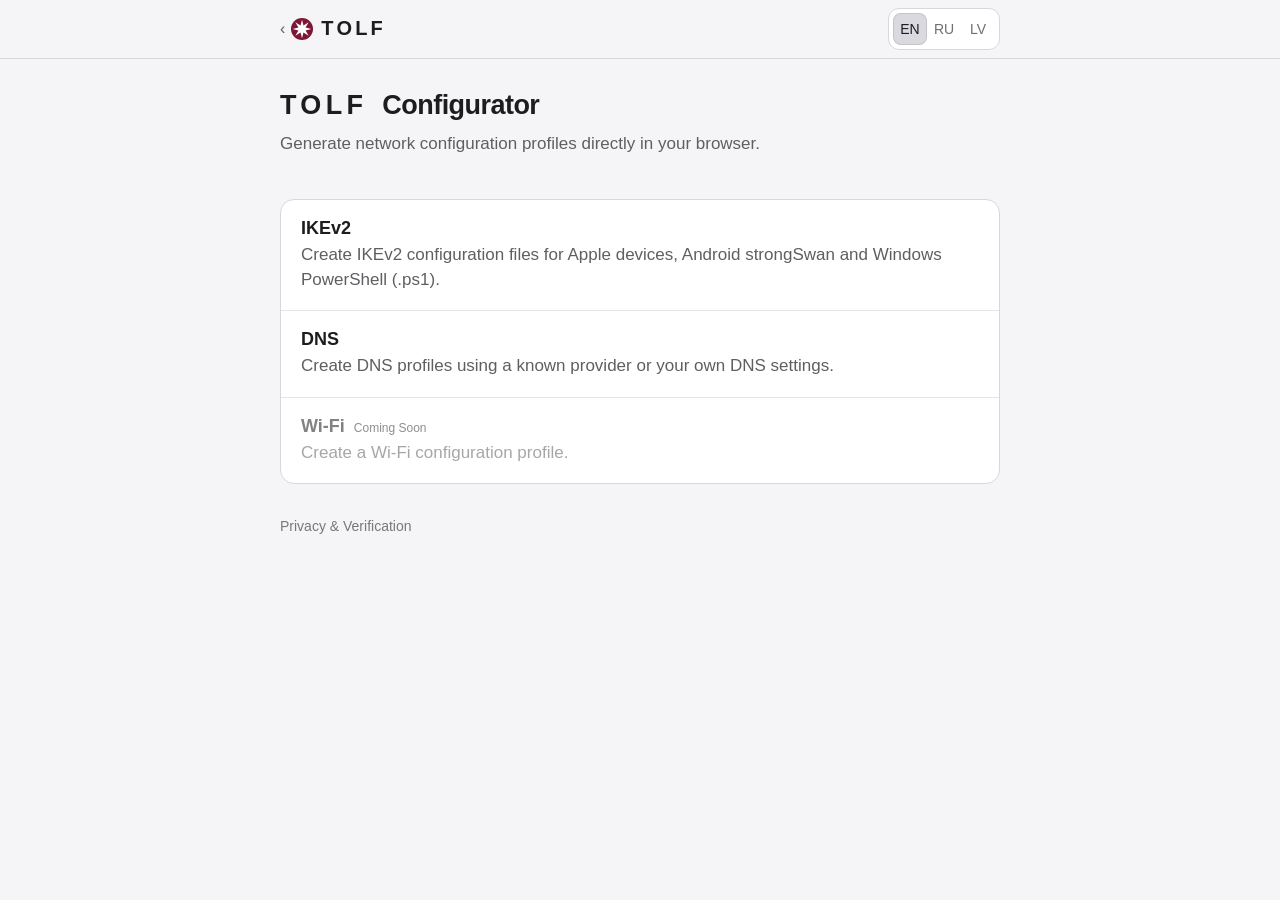
==== index.html @ 8bbc6e03 "Reduce configurator heading size and weight" ====
<!DOCTYPE html>
<html lang="en" data-tolf-ui="configurator">
<head>
  <meta charset="UTF-8">
  <meta name="viewport" content="width=device-width, initial-scale=1">
  <title data-i18n="rootTitle">TOLF Configurator</title>

  <style>
    :root {
      color-scheme: light dark;
      font-family:
        -apple-system,
        BlinkMacSystemFont,
        "SF Pro Text",
        "SF Pro Display",
        "Helvetica Neue",
        Arial,
        sans-serif;
    }

    * {
      box-sizing: border-box;
    }

    body {
      margin: 0;
      background: #f5f5f7;
      color: #1d1d1f;
    }

    main {
      width: min(720px, calc(100% - 32px));
      margin: 0 auto;
      padding: 0 0 48px;
    }

    .page-top {
      position: sticky;
      top: 0;
      z-index: 50;
      width: 100vw;
      min-height: 58px;
      margin-left: calc(50% - 50vw);
      margin-right: calc(50% - 50vw);
      margin-bottom: 30px;
      padding: 8px max(16px, calc((100vw - 720px) / 2));
      display: flex;
      align-items: center;
      justify-content: space-between;
      gap: 16px;
      background: rgba(245, 245, 247, 0.86);
      border-bottom: 1px solid rgba(0, 0, 0, 0.08);
      backdrop-filter: saturate(180%) blur(20px);
      -webkit-backdrop-filter: saturate(180%) blur(20px);
    }

    .back {
      display: inline-block;
      margin: 0;
      color: #5f5f63;
      font-size: 16px;
      text-decoration: none;
    }

    .page-top .back .tolf-wordmark {
      color: #1d1d1f;
      font-weight: 650;
    }

    .language {
      display: inline-flex;
      align-items: center;
      padding: 4px;
      border: 1px solid rgba(0, 0, 0, 0.08);
      border-radius: 11px;
      background: rgba(255, 255, 255, 0.82);
    }

    .language button {
      min-width: 42px;
      height: 32px;
      padding: 0 10px;
      border: 0;
      border-radius: 8px;
      color: #6e6e73;
      background: transparent;
      font: inherit;
      cursor: pointer;
    }

    .language button.active {
      color: #1d1d1f;
      background: #ffffff;
      box-shadow: 0 1px 3px rgba(0, 0, 0, 0.08);
    }

    h1 {
      margin: 0 0 10px;
      font-size: 27px;
      line-height: 1.2;
      font-weight: 600;
      letter-spacing: -0.02em;
    }

    .subtitle {
      margin: 0 0 42px;
      color: #5f5f63;
      font-size: 17px;
      line-height: 1.5;
    }

    .list {
      background: #ffffff;
      border: 1px solid #d8d8dc;
      border-radius: 14px;
      overflow: hidden;
    }

    .item {
      display: block;
      padding: 18px 20px;
      color: inherit;
      text-decoration: none;
      border-bottom: 1px solid #e5e5e7;
    }

    .item:last-child {
      border-bottom: 0;
    }

    .item-title-row {
      display: flex;
      align-items: baseline;
      gap: 9px;
    }

    .item-title {
      display: block;
      font-size: 18px;
      font-weight: 600;
    }

    .coming-soon {
      color: #8e8e93;
      font-size: 12px;
      font-weight: 500;
      white-space: nowrap;
    }

    .item-description {
      display: block;
      margin-top: 4px;
      color: #5f5f63;
      font-size: 17px;
      line-height: 1.45;
    }

    .item-disabled {
      cursor: default;
    }

    .item-disabled .item-title,
    .item-disabled .item-description {
      opacity: 0.55;
    }

    footer {
      margin-top: 34px;
      font-size: 14px;
      color: #77777c;
    }

    footer a {
      color: inherit;
      text-decoration: none;
    }

    @media (hover: hover) {
      a.item:hover {
        background: #f7f7f8;
      }
    }

    @media (prefers-color-scheme: dark) {
      body {
        background: #000000;
        color: #f5f5f7;
      }

      .page-top {
        background: rgba(0, 0, 0, 0.84);
        border-bottom-color: rgba(255, 255, 255, 0.09);
      }

      .back,
      .subtitle,
      .item-description {
        color: #b8b8bd;
      }

      .language {
        background: rgba(28, 28, 30, 0.82);
        border-color: rgba(255, 255, 255, 0.09);
      }

      .language button {
        color: #a1a1a6;
      }

      .language button.active {
        color: #f5f5f7;
        background: #3a3a3c;
        box-shadow: inset 0 0 0 1px rgba(255,255,255,.12);
      }

      .coming-soon {
        color: #9a9aa0;
      }

      footer {
        color: #9a9aa0;
      }

      .list {
        background: #1c1c1e;
        border-color: #38383a;
      }

      .item {
        border-color: #38383a;
      }

      a.item:hover {
        background: #2c2c2e;
      }
    }
  </style>
<link rel="stylesheet" href="tolf-buttons.20260917-3.css?v=20260918.1">
<script defer src="tolf-wordmark.20260917-3.js"></script>
<link rel="stylesheet" href="tolf-header.20260919-1.css?v=languages-2">

<style id="tolf-navigation-emblem">
.page-top .back .tolf-wordmark::before {
  content: "";
  display: inline-block;
  width: 22px;
  height: 22px;
  margin-inline-end: 8px;
  vertical-align: -3px;
  background: url("data:image/svg+xml,%3Csvg%20xmlns%3D%22http%3A%2F%2Fwww.w3.org%2F2000%2Fsvg%22%20viewBox%3D%220%200%20284%20284%22%20role%3D%22img%22%20aria-labelledby%3D%22title%20desc%22%3E%0A%20%20%3Ctitle%20id%3D%22title%22%3ETOLF%20logo%3C%2Ftitle%3E%0A%20%20%3Cdesc%20id%3D%22desc%22%3EA%20white%20eight-point%20star%20with%20equal%2C%20widened%20rays%20in%20a%20dark%20cherry%20circle.%3C%2Fdesc%3E%0A%20%20%3Ccircle%20cx%3D%22142%22%20cy%3D%22142%22%20r%3D%22142%22%20fill%3D%22%237D1534%22%2F%3E%0A%20%20%3Cpolygon%20points%3D%22142.0000%2C21.0000%20161.1342%2C95.8060%20227.5599%2C56.4401%20188.1940%2C122.8658%20263.0000%2C142.0000%20188.1940%2C161.1342%20227.5599%2C227.5599%20161.1342%2C188.1940%20142.0000%2C263.0000%20122.8658%2C188.1940%2056.4401%2C227.5599%2095.8060%2C161.1342%2021.0000%2C142.0000%2095.8060%2C122.8658%2056.4401%2C56.4401%20122.8658%2C95.8060%22%20fill%3D%22%23FFFFFF%22%2F%3E%0A%3C%2Fsvg%3E%0A") center / contain no-repeat;
}

/* Match the homepage wordmark on wide and narrow screens. */
html[data-tolf-ui] .page-top .back .tolf-wordmark {
  display: inline-flex;
  align-items: center;
  gap: 8px;
  font-family: -apple-system, BlinkMacSystemFont, "SF Pro Text", "SF Pro Display", "Segoe UI", Helvetica, Arial, sans-serif;
  font-size: 20px;
  font-weight: 650;
  line-height: 1.47;
  letter-spacing: .16em;
  color: #1d1d1f;
  -webkit-font-smoothing: antialiased;
}
html[data-tolf-ui] .page-top .back .tolf-wordmark::before {
  display: block;
  flex: 0 0 22px;
  width: 22px;
  height: 22px;
  margin: 0;
  vertical-align: initial;
}
@media (max-width: 520px) {
  html[data-tolf-ui] .page-top .back .tolf-wordmark { font-size: 19px; }
}
@media (prefers-color-scheme: dark) {
  html[data-tolf-ui] .page-top .back .tolf-wordmark { color: #f5f5f7; }
}
</style>
</head>

<body data-page="root">
  <main>
    <div class="page-top">
      <a class="back" href="https://tolf.is/" aria-label="TOLF home" data-lang-link data-i18n="backTolf" data-i18n-aria-label="backTolfAria">‹ TOLF</a>

      <div class="tolf-language language" aria-label="Language">
        <button type="button" data-lang="en" lang="en" aria-label="English">EN</button>
        <button type="button" data-lang="ru" lang="ru" aria-label="Русский">RU</button>
        <button type="button" data-lang="lv" lang="lv" aria-label="Latviešu">LV</button>
      </div>
    </div>

    <h1 data-i18n="rootTitle">TOLF Configurator</h1>

    <p class="subtitle" data-i18n="rootSubtitle">
      Generate network configuration profiles directly in your browser.
    </p>

    <div class="list">
      <a class="item" href="/ikev2/" data-lang-link>
        <span class="item-title">IKEv2</span>
        <span class="item-description" data-i18n="ikev2Description">
          Create IKEv2 configuration files for Apple devices, Android strongSwan and Windows PowerShell (.ps1).
        </span>
      </a>

      <a class="item" href="/dns/" data-lang-link>
        <span class="item-title">DNS</span>
        <span class="item-description" data-i18n="dnsDescription">
          Create DNS profiles using a known provider or your own DNS settings.
        </span>
      </a>

      <div class="item item-disabled" aria-disabled="true">
        <div class="item-title-row">
          <span class="item-title">Wi-Fi</span>
          <span class="coming-soon" data-i18n="comingSoon">Coming Soon</span>
        </div>
        <span class="item-description" data-i18n="wifiDescription">
          Create a Wi-Fi configuration profile.
        </span>
      </div>
    </div>

    <footer>
      <a href="#" data-i18n="privacyVerification">Privacy &amp; Verification</a>
    </footer>
  </main>

  <script src="i18n.20260920-1.js?v=dns-1"></script>
</body>
</html>
---- tolf-buttons.20260917-3.css ----
/* TOLF 2026-09-17.3 — retain approved Blue 6 and action hierarchy. */
@import url("./tolf-buttons.20260917-2.css");

/* One neutral active language state across home, account and configurator. */
html[data-tolf-ui] .language button:is(.active, [aria-pressed="true"]) {
  color: var(--tolf-ink);
  background: #d9d9df;
  border-color: transparent;
  box-shadow: inset 0 0 0 1px rgba(0, 0, 0, .10);
}
@media (prefers-color-scheme: dark) {
  html[data-tolf-ui] .language button:is(.active, [aria-pressed="true"]) {
    background: #3a3a3c;
    box-shadow: inset 0 0 0 1px rgba(255, 255, 255, .12);
  }
}

/* Additional word gap, independent of the .16em tracking inside TOLF.
   Preserve normal text spaces and do not pad a standalone logo. */
html[data-tolf-ui] .tolf-wordmark[data-tolf-before="true"] {
  margin-inline-start: .3em;
}
html[data-tolf-ui] .tolf-wordmark[data-tolf-after="true"] {
  margin-inline-end: .3em;
}
/* The account label, not the language switcher/logout, yields on narrow screens. */
html[data-tolf-ui="home"] .topbar-inner > .brand { flex: 0 0 auto; }
html[data-tolf-ui="home"] .top-actions {
  min-width: 0;
  flex: 1 1 auto;
  justify-content: flex-end;
}
html[data-tolf-ui="home"] .top-actions > .language { flex: 0 0 auto; }
html[data-tolf-ui="home"] .authenticated-account { min-width: 0; flex: 0 1 auto; }
html[data-tolf-ui="home"] .authenticated-account-status { flex: 0 1 auto; }
html[data-tolf-ui="home"] .authenticated-account-logout { flex: 0 0 auto; }
@media (max-width: 380px) {
  html[data-tolf-ui="home"] .topbar-inner { gap: 6px; }
  html[data-tolf-ui="home"] .top-actions { gap: 4px; }
  html[data-tolf-ui="home"] .language button { min-width: 28px; padding-inline: 4px; font-size: 13px; }
  html[data-tolf-ui="home"] .authenticated-account-logout { padding-inline: 4px; font-size: 13px; }
}

/* Phone: keep labels optically centered inside every Configurator button,
   including multi-line actions such as Share Apple (.mobileconfig). */
@media (max-width: 560px) {
  html[data-tolf-ui="configurator"] button {
    display: inline-flex;
    align-items: center;
    justify-content: center;
    text-align: center;
  }
}
---- tolf-header.20260919-1.css ----
/* Shared header geometry — 2026-09-19. Language groups and adjacent controls: 42px. */
html .language,
html .language-switcher,
html .admin-languages,
html[data-tolf-ui="quick"] header nav[aria-label="Language"],
html .header-switchers .platform-switcher {
  box-sizing: border-box;
  height: 42px;
  min-height: 42px;
  max-height: 42px;
  padding-block: 4px;
  align-items: center;
  flex-wrap: nowrap;
}
html .language > button,
html .language-switcher > button,
html .admin-languages > button,
html[data-tolf-ui="quick"] header nav[aria-label="Language"] > button,
html .header-switchers .platform-switcher > button {
  box-sizing: border-box;
  height: 32px;
  min-height: 32px;
  max-height: 32px;
  padding-block: 0;
  display: inline-flex;
  align-items: center;
  justify-content: center;
  line-height: 1.2;
}
html[data-tolf-ui] .top-actions :is(.account-link, .signup-link, .authenticated-account-status, .authenticated-account-logout),
html[data-tolf-ui] .page-top .back,
html[data-tolf-ui] .page-top > a,
html[data-tolf-ui] .topbar-inner > .brand,
html[data-tolf-ui] .admin-header > div > a,
html[data-tolf-ui="quick"] header > a,
html .brand .site-nav > a,
html[data-tolf-ui="vpn"] :is(#redeemPromoButton, #signOutButton, #vpnAdminLink),
html .header-promo .promo-input {
  box-sizing: border-box;
  height: 42px;
  min-height: 42px;
  max-height: 42px;
  padding-block: 0;
  align-items: center;
}
html[data-tolf-ui] .top-actions :is(.account-link, .signup-link, .authenticated-account-status, .authenticated-account-logout),
html[data-tolf-ui] .page-top > a,
html[data-tolf-ui] .topbar-inner > .brand,
html[data-tolf-ui] .admin-header > div > a,
html[data-tolf-ui="quick"] header > a {
  display: inline-flex;
  justify-content: center;
}

/* One language control across TOLF, independent of each page's legacy styles. */
html .tolf-language.tolf-language {
  display: inline-flex;
  flex: 0 0 auto;
  width: max-content;
  box-sizing: border-box;
  height: 42px;
  min-height: 42px;
  max-height: 42px;
  padding: 4px;
  gap: 0;
  align-items: center;
  align-self: flex-end;
  flex-wrap: nowrap;
  border: 1px solid #d8d8dc;
  border-radius: 11px;
  background: #ffffff;
  box-shadow: none;
}
html .tolf-language.tolf-language > button {
  box-sizing: border-box;
  display: inline-flex;
  align-items: center;
  justify-content: center;
  flex: 0 0 34px;
  width: 34px;
  min-width: 34px;
  height: 32px;
  min-height: 32px;
  max-height: 32px;
  margin: 0;
  padding: 0 6px;
  border: 0;
  border-radius: 8px;
  background: transparent;
  color: #6e6e73;
  font-family: -apple-system, BlinkMacSystemFont, "Segoe UI", sans-serif;
  font-size: 14px;
  font-weight: 400;
  line-height: 1.2;
  letter-spacing: normal;
  text-align: center;
  box-shadow: none;
  cursor: pointer;
  transition: none;
  -webkit-appearance: none;
  appearance: none;
}
html .tolf-language.tolf-language > button:is(.active, [aria-pressed="true"]) {
  color: #1d1d1f;
  background: #d9d9df;
  border-color: transparent;
  box-shadow: inset 0 0 0 1px rgba(0, 0, 0, .10);
}
html .tolf-language.tolf-language > button:focus-visible {
  outline: 2px solid #0c3f85;
  outline-offset: 1px;
}
@media (prefers-color-scheme: dark) {
  html .tolf-language.tolf-language {
    background: #1e2934;
    border-color: #42505e;
  }
  html .tolf-language.tolf-language > button { color: #aab7c4; }
  html .tolf-language.tolf-language > button:is(.active, [aria-pressed="true"]) {
    color: #f5f7fa;
    background: #3a3a3c;
    box-shadow: inset 0 0 0 1px rgba(255, 255, 255, .12);
  }
  html .tolf-language.tolf-language > button:focus-visible { outline-color: #80baff; }
}
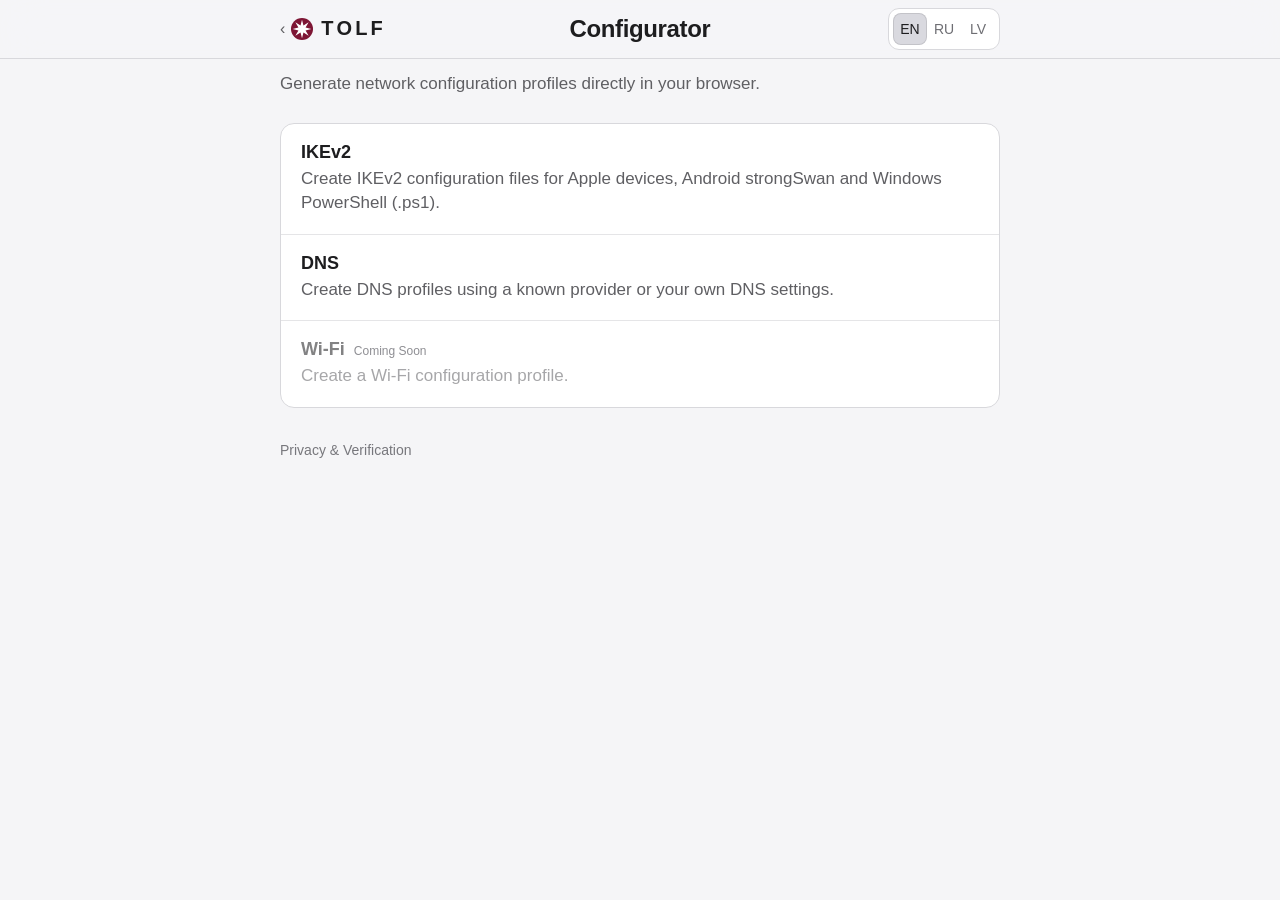
==== commit 7160ec4f: "Move localized configurator heading into wide sticky header" ====
--- a/index.html
+++ b/index.html
@@ -42,7 +42,7 @@
       min-height: 58px;
       margin-left: calc(50% - 50vw);
       margin-right: calc(50% - 50vw);
-      margin-bottom: 30px;
+      margin-bottom: 12px;
       padding: 8px max(16px, calc((100vw - 720px) / 2));
       display: flex;
       align-items: center;
@@ -102,8 +102,34 @@
       letter-spacing: -0.02em;
     }
 
+    .page-top .top-title {
+      position: absolute;
+      left: 50%;
+      transform: translateX(-50%);
+      max-width: calc(100% - 350px);
+      margin: 0;
+      overflow: hidden;
+      color: inherit;
+      font-family: -apple-system, BlinkMacSystemFont, "SF Pro Text", "SF Pro Display", "Segoe UI", sans-serif;
+      font-size: 24px;
+      font-weight: 650;
+      line-height: 1.2;
+      letter-spacing: -0.015em;
+      text-align: center;
+      text-overflow: ellipsis;
+      white-space: nowrap;
+    }
+
+    .mobile-title { display: none; }
+
+    @media (max-width: 699px) {
+      .page-top { margin-bottom: 20px; }
+      .page-top .top-title { display: none; }
+      .mobile-title { display: block; }
+    }
+
     .subtitle {
-      margin: 0 0 42px;
+      margin: 0 0 26px;
       color: #5f5f63;
       font-size: 17px;
       line-height: 1.5;
@@ -285,6 +311,8 @@
     <div class="page-top">
       <a class="back" href="https://tolf.is/" aria-label="TOLF home" data-lang-link data-i18n="backTolf" data-i18n-aria-label="backTolfAria">‹ TOLF</a>
 
+      <h1 class="top-title" data-i18n="rootHeading">Configurator</h1>
+
       <div class="tolf-language language" aria-label="Language">
         <button type="button" data-lang="en" lang="en" aria-label="English">EN</button>
         <button type="button" data-lang="ru" lang="ru" aria-label="Русский">RU</button>
@@ -292,7 +320,7 @@
       </div>
     </div>
 
-    <h1 data-i18n="rootTitle">TOLF Configurator</h1>
+    <h1 class="mobile-title" data-i18n="rootHeading">Configurator</h1>
 
     <p class="subtitle" data-i18n="rootSubtitle">
       Generate network configuration profiles directly in your browser.
@@ -329,6 +357,6 @@
     </footer>
   </main>
 
-  <script src="i18n.20260920-1.js?v=dns-1"></script>
+  <script src="i18n.20260920-1.js?v=root-heading-20260928-1"></script>
 </body>
 </html>
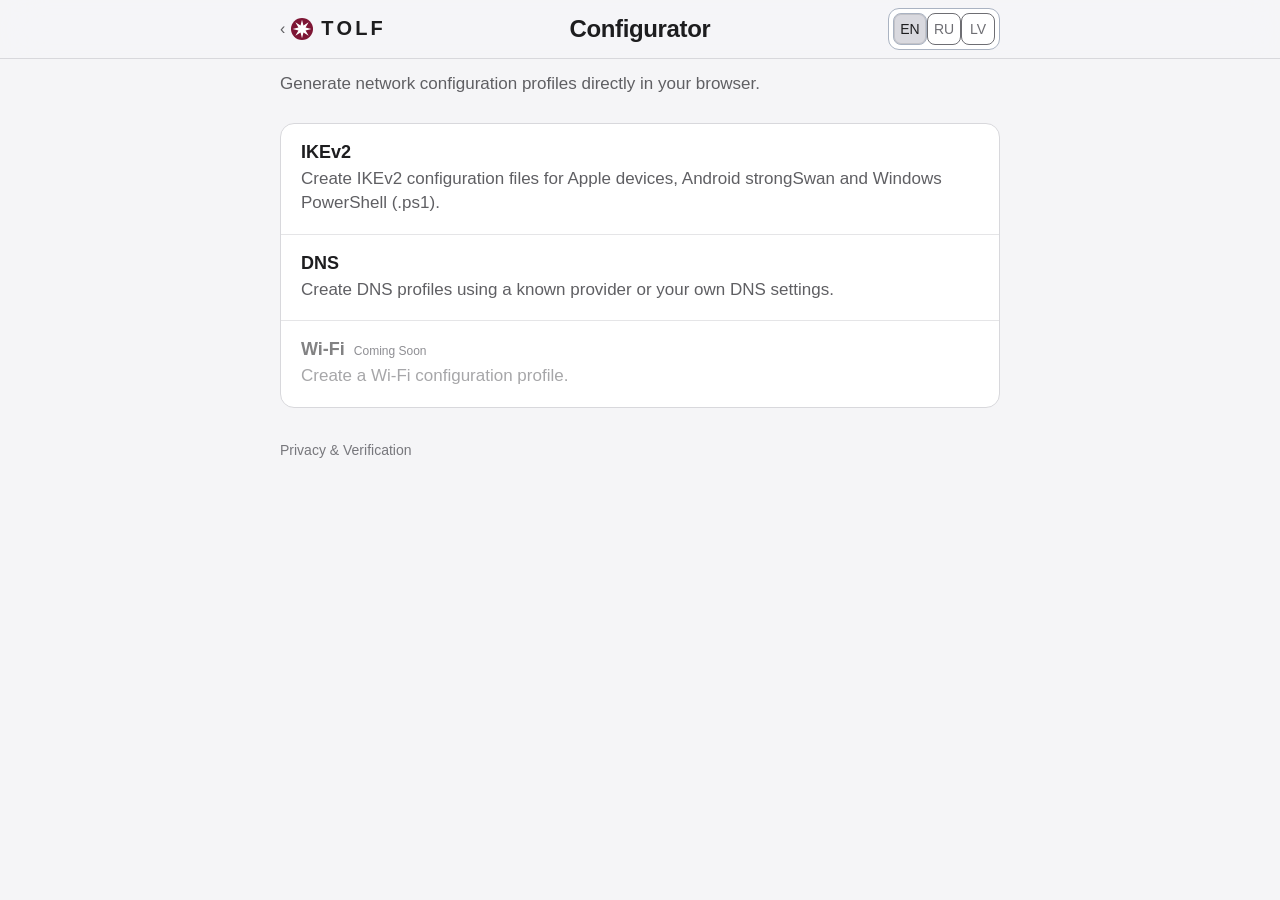
==== commit 4d6fc2fa: "Unify segmented selector and language frames across all pages" ====
--- a/index.html
+++ b/index.html
@@ -3,7 +3,7 @@
 <head>
   <meta charset="UTF-8">
   <meta name="viewport" content="width=device-width, initial-scale=1">
-  <title data-i18n="rootTitle">TOLF Configurator</title>
+  <title>TOLF Configurator — free VPN and DNS profile generator</title>
 
   <style>
     :root {
@@ -35,9 +35,7 @@
     }
 
     .page-top {
-      position: sticky;
-      top: 0;
-      z-index: 50;
+      position: relative;
       width: 100vw;
       min-height: 58px;
       margin-left: calc(50% - 50vw);
@@ -120,12 +118,36 @@
       white-space: nowrap;
     }
 
-    .mobile-title { display: none; }
+    .mobile-title, .page-top .mobile-header-title { display: none; }
 
     @media (max-width: 699px) {
-      .page-top { margin-bottom: 20px; }
+      .page-top { margin-bottom: 12px; }
       .page-top .top-title { display: none; }
-      .mobile-title { display: block; }
+      .page-top .mobile-header-title { display: block; }
+    }
+
+    .page-top .mobile-header-title {
+      position: absolute;
+      left: 50%;
+      transform: translateX(-50%);
+      margin: 0;
+      font-family: -apple-system, BlinkMacSystemFont, "SF Pro Text", "SF Pro Display", "Segoe UI", sans-serif;
+      font-size: 24px;
+      font-weight: 650;
+      line-height: 1.2;
+      letter-spacing: -0.015em;
+      white-space: nowrap;
+    }
+
+    @media (max-width: 370px) {
+      .page-top .back .tolf-wordmark { font-size: 16px; }
+      .page-top .back .tolf-wordmark::before {
+        width: 18px;
+        height: 18px;
+        flex-basis: 18px;
+      }
+      .page-top .mobile-header-title { font-size: 18px; }
+      .page-top .language button { min-width: 34px; padding: 0 6px; }
     }
 
     .subtitle {
@@ -303,8 +325,24 @@
 @media (prefers-color-scheme: dark) {
   html[data-tolf-ui] .page-top .back .tolf-wordmark { color: #f5f5f7; }
 }
+@media (max-width: 370px) {
+  html[data-tolf-ui] .page-top .back .tolf-wordmark { font-size: 16px; }
+  html[data-tolf-ui] .page-top .back .tolf-wordmark::before {
+    width: 18px;
+    height: 18px;
+    flex-basis: 18px;
+  }
+}
 </style>
-</head>
+<meta name="description" content="Create VPN and encrypted DNS configuration profiles for your devices. Enter your own connection settings and download the profile with TOLF Configurator.">
+<link rel="canonical" href="https://configurator.tolf.is/">
+<meta property="og:type" content="website">
+<meta property="og:url" content="https://configurator.tolf.is/">
+<meta property="og:title" content="TOLF Configurator — free VPN and DNS profile generator">
+<meta property="og:description" content="Create VPN and encrypted DNS configuration profiles for your devices. Enter your own connection settings and download the profile with TOLF Configurator.">
+<script id="tolf-search-metadata" type="application/json">{"en": ["TOLF Configurator — free VPN and DNS profile generator", "Create VPN and encrypted DNS configuration profiles for your devices. Enter your own connection settings and download the profile with TOLF Configurator."], "ru": ["TOLF Configurator — бесплатный конфигуратор VPN и DNS", "Создавайте профили VPN и зашифрованного DNS для своих устройств. Укажите параметры подключения и скачайте готовый профиль без регистрации."], "lv": ["TOLF Configurator — bezmaksas VPN un DNS profili", "Izveidojiet VPN un šifrēta DNS konfigurācijas profilus savām ierīcēm. Ievadiet savienojuma parametrus un lejupielādējiet profilu bez reģistrācijas."]}</script>
+<script defer src="/search-metadata.js?v=20261109"></script>
+<link rel="stylesheet" href="/segmented-controls.css?v=20261123"></head>
 
 <body data-page="root">
   <main>
@@ -312,6 +350,7 @@
       <a class="back" href="https://tolf.is/" aria-label="TOLF home" data-lang-link data-i18n="backTolf" data-i18n-aria-label="backTolfAria">‹ TOLF</a>
 
       <h1 class="top-title" data-i18n="rootHeading">Configurator</h1>
+      <h1 class="mobile-header-title">Config</h1>
 
       <div class="tolf-language language" aria-label="Language">
         <button type="button" data-lang="en" lang="en" aria-label="English">EN</button>
@@ -319,8 +358,6 @@
         <button type="button" data-lang="lv" lang="lv" aria-label="Latviešu">LV</button>
       </div>
     </div>
-
-    <h1 class="mobile-title" data-i18n="rootHeading">Configurator</h1>
 
     <p class="subtitle" data-i18n="rootSubtitle">
       Generate network configuration profiles directly in your browser.
--- a/tolf-buttons.20260917-3.css
+++ b/tolf-buttons.20260917-3.css
@@ -51,3 +51,12 @@
     text-align: center;
   }
 }
+
+/* Keep unavailable actions visibly bounded on both page themes. */
+html[data-tolf-ui] { --tolf-disabled-border: var(--tolf-outline); }
+@media (prefers-color-scheme: dark) {
+  html[data-tolf-ui] { --tolf-disabled-border: var(--tolf-outline); }
+}
+html[data-tolf-ui] :is(button, .button, .button-link):not(.platform-button):not(.vpn-setup-tab):not([role="tab"]):is(:disabled, [aria-disabled="true"]) {
+  border: 1px solid var(--tolf-disabled-border) !important;
+}
--- a/segmented-controls.css
+++ b/segmented-controls.css
@@ -0,0 +1,69 @@
+/* Shared frames for segmented choices and their selected options. */
+:root {
+  --tolf-segment-border: #aab3c2;
+}
+@media (prefers-color-scheme: dark) {
+  :root { --tolf-segment-border: #647184; }
+}
+html :is(.tolf-language,
+  .language,
+  .language-switcher,
+  .admin-languages,
+  .public-language,
+  .billing-language,
+  .visits-languages,
+  .platform-switcher,
+  .platform-options,
+  .target-platform-selector,
+  .mode-tabs,
+  .auth-methods,
+  .vpn-setup-tabs,
+  .admin-tabs,
+  #anyConnectModeSelector,
+  html[data-tolf-ui="quick"] header nav[aria-label="Language"]) {
+  border: 1px solid var(--tolf-segment-border) !important;
+}
+html :is(.tolf-language,
+  .language,
+  .language-switcher,
+  .admin-languages,
+  .public-language,
+  .billing-language,
+  .visits-languages,
+  .platform-switcher,
+  .platform-options,
+  .target-platform-selector,
+  .mode-tabs,
+  .auth-methods,
+  .vpn-setup-tabs,
+  .admin-tabs,
+  #anyConnectModeSelector,
+  html[data-tolf-ui="quick"] header nav[aria-label="Language"]) > :is(button, a) {
+  box-sizing: border-box;
+  border-width: 1px !important;
+  border-style: solid !important;
+}
+html :is(.tolf-language,
+  .language,
+  .language-switcher,
+  .admin-languages,
+  .public-language,
+  .billing-language,
+  .visits-languages,
+  .platform-switcher,
+  .platform-options,
+  .target-platform-selector,
+  .mode-tabs,
+  .auth-methods,
+  .vpn-setup-tabs,
+  .admin-tabs,
+  #anyConnectModeSelector,
+  html[data-tolf-ui="quick"] header nav[aria-label="Language"]) > :is(button, a):is(.active, .selected, [aria-pressed="true"], [aria-selected="true"], [aria-current="page"]),
+html #anyConnectModeSelector .anyconnect-mode-button.active,
+html .target-platform-choice input:checked + .target-platform-segment {
+  border: 1px solid var(--tolf-segment-border) !important;
+}
+html .platform-options {
+  padding: 4px;
+  border-radius: 11px;
+}
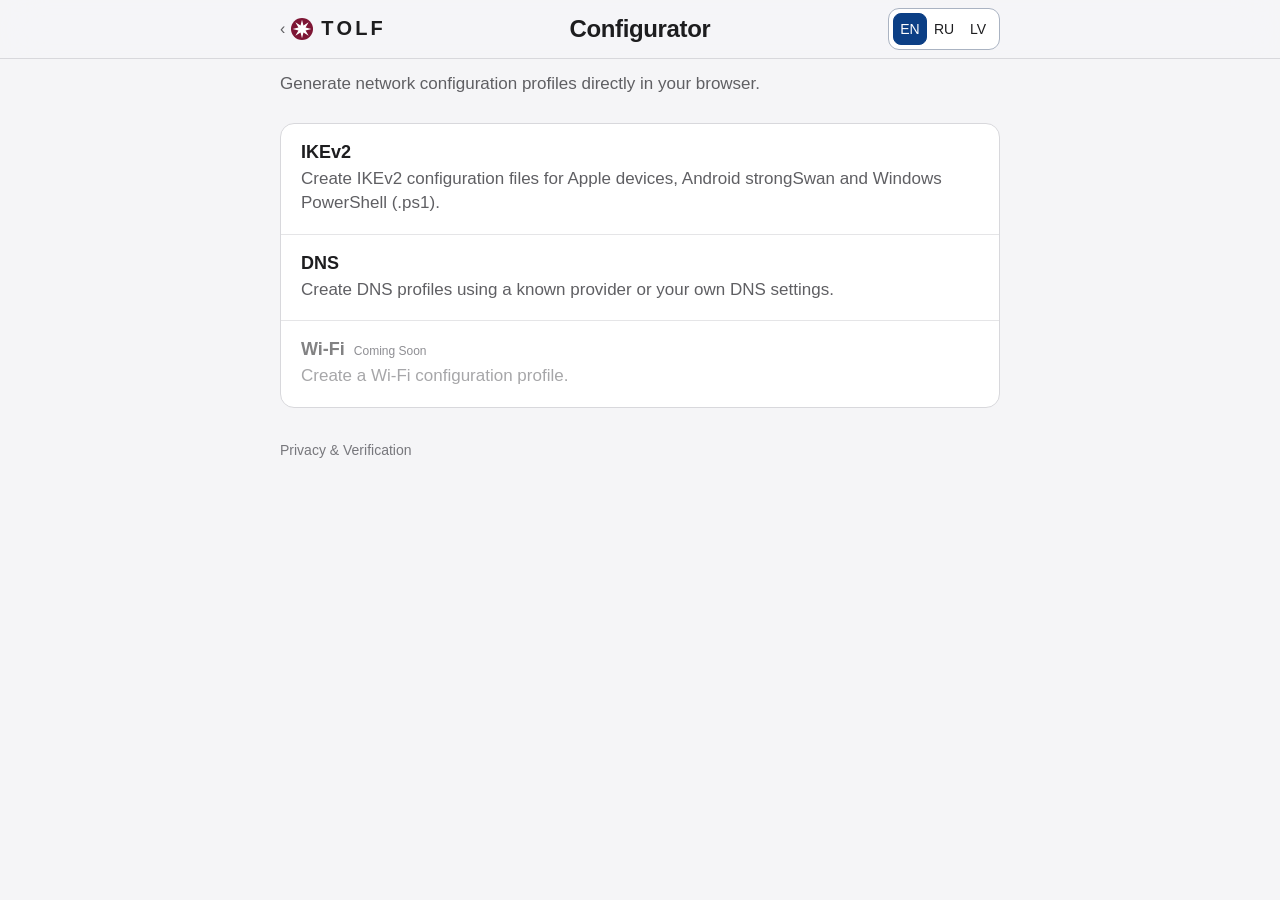
==== commit 43ddc7a6: "Refresh shared selected segment palette" ====
--- a/index.html
+++ b/index.html
@@ -342,7 +342,7 @@
 <meta property="og:description" content="Create VPN and encrypted DNS configuration profiles for your devices. Enter your own connection settings and download the profile with TOLF Configurator.">
 <script id="tolf-search-metadata" type="application/json">{"en": ["TOLF Configurator — free VPN and DNS profile generator", "Create VPN and encrypted DNS configuration profiles for your devices. Enter your own connection settings and download the profile with TOLF Configurator."], "ru": ["TOLF Configurator — бесплатный конфигуратор VPN и DNS", "Создавайте профили VPN и зашифрованного DNS для своих устройств. Укажите параметры подключения и скачайте готовый профиль без регистрации."], "lv": ["TOLF Configurator — bezmaksas VPN un DNS profili", "Izveidojiet VPN un šifrēta DNS konfigurācijas profilus savām ierīcēm. Ievadiet savienojuma parametrus un lejupielādējiet profilu bez reģistrācijas."]}</script>
 <script defer src="/search-metadata.js?v=20261109"></script>
-<link rel="stylesheet" href="/segmented-controls.css?v=20261123"></head>
+<link rel="stylesheet" href="/segmented-controls.css?v=20261127-selected-blue"></head>
 
 <body data-page="root">
   <main>
--- a/segmented-controls.css
+++ b/segmented-controls.css
@@ -1,9 +1,18 @@
-/* Shared frames for segmented choices and their selected options. */
+/* Shared segmented controls: one selected state on every TOLF page. */
 :root {
   --tolf-segment-border: #aab3c2;
+  --tolf-segment-text: #1d1d1f;
+  --tolf-segment-selected: #0c3f85;
+  --tolf-segment-selected-border: #0c3f85;
+  --tolf-segment-hover: rgba(0, 0, 0, .05);
 }
 @media (prefers-color-scheme: dark) {
-  :root { --tolf-segment-border: #647184; }
+  :root {
+    --tolf-segment-border: #647184;
+    --tolf-segment-text: #f5f7fa;
+    --tolf-segment-selected-border: #8eb4e7;
+    --tolf-segment-hover: rgba(255, 255, 255, .07);
+  }
 }
 html :is(.tolf-language,
   .language,
@@ -17,7 +26,6 @@
   .target-platform-selector,
   .mode-tabs,
   .auth-methods,
-  .vpn-setup-tabs,
   .admin-tabs,
   #anyConnectModeSelector,
   html[data-tolf-ui="quick"] header nav[aria-label="Language"]) {
@@ -35,13 +43,14 @@
   .target-platform-selector,
   .mode-tabs,
   .auth-methods,
-  .vpn-setup-tabs,
   .admin-tabs,
   #anyConnectModeSelector,
   html[data-tolf-ui="quick"] header nav[aria-label="Language"]) > :is(button, a) {
   box-sizing: border-box;
-  border-width: 1px !important;
-  border-style: solid !important;
+  border: 1px solid transparent !important;
+  background: transparent !important;
+  color: var(--tolf-segment-text) !important;
+  box-shadow: none !important;
 }
 html :is(.tolf-language,
   .language,
@@ -55,13 +64,53 @@
   .target-platform-selector,
   .mode-tabs,
   .auth-methods,
-  .vpn-setup-tabs,
+  .admin-tabs,
+  #anyConnectModeSelector,
+  html[data-tolf-ui="quick"] header nav[aria-label="Language"]) > :is(button, a):hover:not(:disabled):not([aria-disabled="true"]) {
+  background: var(--tolf-segment-hover) !important;
+}
+html :is(.tolf-language,
+  .language,
+  .language-switcher,
+  .admin-languages,
+  .public-language,
+  .billing-language,
+  .visits-languages,
+  .platform-switcher,
+  .platform-options,
+  .target-platform-selector,
+  .mode-tabs,
+  .auth-methods,
   .admin-tabs,
   #anyConnectModeSelector,
   html[data-tolf-ui="quick"] header nav[aria-label="Language"]) > :is(button, a):is(.active, .selected, [aria-pressed="true"], [aria-selected="true"], [aria-current="page"]),
 html #anyConnectModeSelector .anyconnect-mode-button.active,
 html .target-platform-choice input:checked + .target-platform-segment {
-  border: 1px solid var(--tolf-segment-border) !important;
+  border: 1px solid var(--tolf-segment-selected-border) !important;
+  background: var(--tolf-segment-selected) !important;
+  color: #fff !important;
+  box-shadow: none !important;
+}
+:is(html :is(.tolf-language,  .language,  .language-switcher,  .admin-languages,  .public-language,  .billing-language,  .visits-languages,  .platform-switcher,  .platform-options,  .target-platform-selector,  .mode-tabs,  .auth-methods,  .admin-tabs,  #anyConnectModeSelector,  html[data-tolf-ui="quick"] header nav[aria-label="Language"]) > :is(button, a):is(.active, .selected, [aria-pressed="true"], [aria-selected="true"], [aria-current="page"]),html #anyConnectModeSelector .anyconnect-mode-button.active,html .target-platform-choice input:checked + .target-platform-segment) :is(span, small, strong, svg) {
+  color: inherit !important;
+}
+html :is(.tolf-language,
+  .language,
+  .language-switcher,
+  .admin-languages,
+  .public-language,
+  .billing-language,
+  .visits-languages,
+  .platform-switcher,
+  .platform-options,
+  .target-platform-selector,
+  .mode-tabs,
+  .auth-methods,
+  .admin-tabs,
+  #anyConnectModeSelector,
+  html[data-tolf-ui="quick"] header nav[aria-label="Language"]) > :is(button, a):focus-visible {
+  outline: 2px solid var(--tolf-segment-selected-border);
+  outline-offset: 2px;
 }
 html .platform-options {
   padding: 4px;
